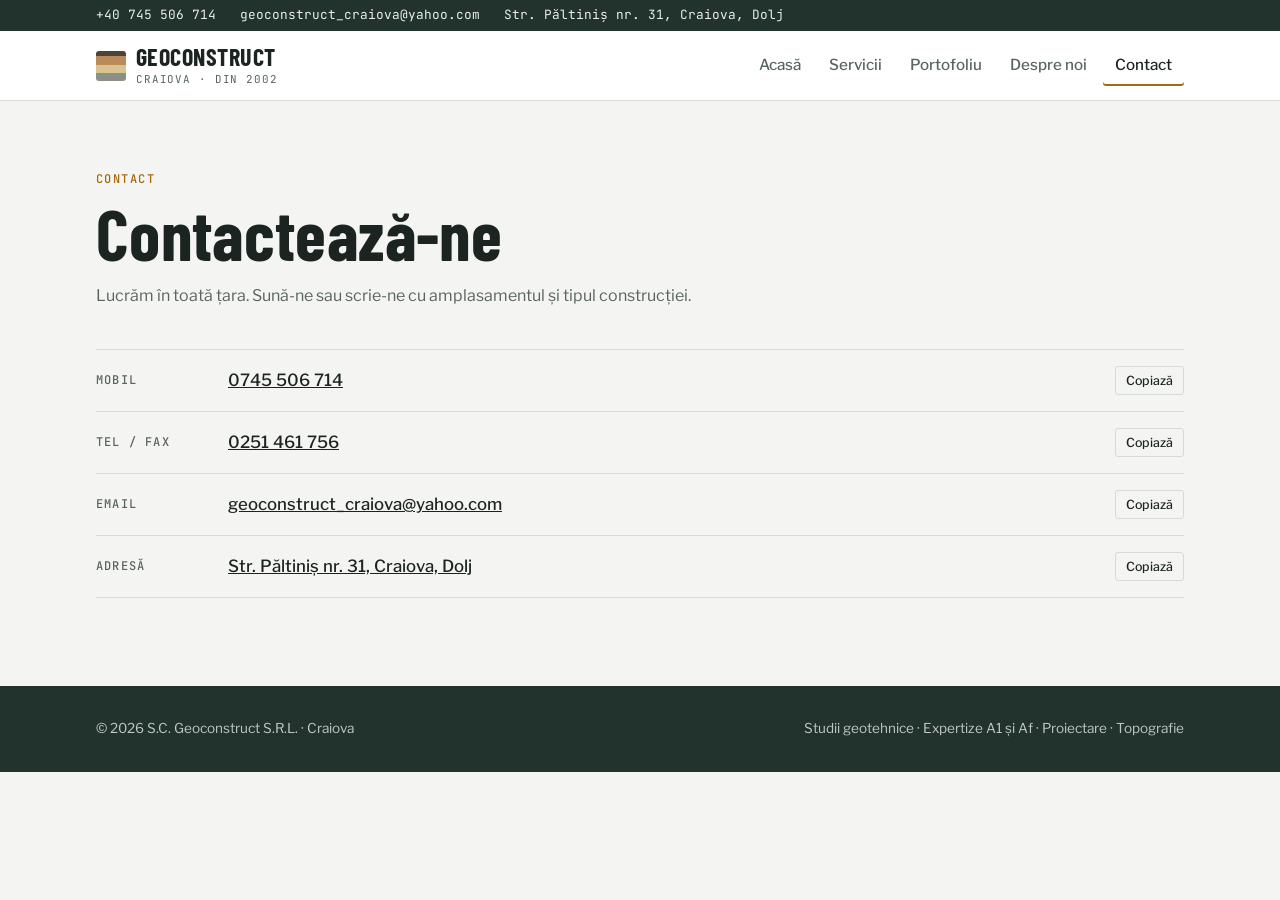
==== contact.html @ 42c07d4a "Site static Geoconstruct Craiova: paginile Acasă, Servicii, Portofoliu, Despre, Contact Co-Authored-" ====
<!doctype html>
<html lang="ro">
<head>
<meta charset="utf-8">
<meta name="viewport" content="width=device-width, initial-scale=1">
<title>Contact – Geoconstruct Craiova</title>
<meta name="description" content="Geoconstruct Craiova: studii geotehnice cu laborator propriu grad II, expertize și verificări tehnice A1 și Af, proiectare structurală și topografie. Lucrăm în toată țara.">
<link rel="canonical" href="https://geoconstructcraiova.ro/contact.html">
<link rel="preconnect" href="https://fonts.googleapis.com">
<link rel="stylesheet" href="https://fonts.googleapis.com/css2?family=Barlow+Condensed:wght@500;600;700&family=Libre+Franklin:wght@400;500;600&family=JetBrains+Mono:wght@400;500&display=swap">
<link rel="stylesheet" href="style.css">
</head>
<body>
<div class="strip"><div class="wrap">
  <a href="tel:+40745506714">+40 745 506 714</a>
  <a href="mailto:geoconstruct_craiova@yahoo.com">geoconstruct_craiova@yahoo.com</a>
  <span>Str. Păltiniș nr. 31, Craiova, Dolj</span>
</div></div>

<header class="site"><div class="wrap">
  <a class="brand" href="index.html"><span class="brand-mark" aria-hidden="true"></span><span><b>Geoconstruct</b><small>Craiova · din 2002</small></span></a>
  <button class="menu-btn" id="menuBtn" aria-expanded="false" aria-controls="nav">Meniu</button>
  <nav class="main" id="nav">
    <a href="index.html">Acasă</a>
    <a href="servicii.html">Servicii</a>
    <a href="portofoliu.html">Portofoliu</a>
    <a href="despre.html">Despre noi</a>
    <a href="contact.html" aria-current="page">Contact</a>
  </nav>
</div></header>

<main>
  <section><div class="wrap">
    <div class="section-head"><span class="eyebrow">Contact</span><h1>Contactează-ne</h1><p class="muted">Lucrăm în toată țara. Sună-ne sau scrie-ne cu amplasamentul și tipul construcției.</p></div>
    <dl class="contact-list">
      <div class="c-row"><dt>Mobil</dt><dd><a href="tel:+40745506714">0745 506 714</a></dd><button class="copy" data-copy="0745506714">Copiază</button></div>
      <div class="c-row"><dt>Tel / Fax</dt><dd><a href="tel:+40251461756">0251 461 756</a></dd><button class="copy" data-copy="0251461756">Copiază</button></div>
      <div class="c-row"><dt>Email</dt><dd><a href="mailto:geoconstruct_craiova@yahoo.com">geoconstruct_craiova@yahoo.com</a></dd><button class="copy" data-copy="geoconstruct_craiova@yahoo.com">Copiază</button></div>
      <div class="c-row"><dt>Adresă</dt><dd><a href="https://maps.app.goo.gl/gsiWmRmgekqbg65XA" target="_blank" rel="noopener">Str. Păltiniș nr. 31, Craiova, Dolj</a></dd><button class="copy" data-copy="Str. Păltiniș nr. 31, Craiova, Dolj">Copiază</button></div>
    </dl>
  </div></section>

</main>

<footer><div class="wrap">
  <p>© <span class="yearnow">2026</span> S.C. Geoconstruct S.R.L. · Craiova</p>
  <p>Studii geotehnice · Expertize A1 și Af · Proiectare · Topografie</p>
</div></footer>
<script src="script.js"></script>
</body>
</html>
---- style.css ----
html{-webkit-text-size-adjust:100%}
/* Layout: technical-sheet feel. Header bar, hero with a borehole-log column, content sections on a quiet grid. */
:root{
  --bg:#F4F5F2; --surface:#FFFFFF; --fg:#1B2420; --muted:#58645E; --line:#D5DBD6;
  --accent:#A26A12; --accent-ink:#FFFFFF; --deep:#22332D; --deep-fg:#E9EEEA;
  --clay:#B98A5A; --sand:#D9C38E; --gravel:#8C8F86; --marl:#7E8B78; --topsoil:#4E4436;
  --f-display:"Barlow Condensed","Arial Narrow",Arial,sans-serif;
  --f-body:"Libre Franklin",system-ui,-apple-system,"Segoe UI",sans-serif;
  --f-mono:"JetBrains Mono",ui-monospace,Menlo,Consolas,monospace;
}
@media (prefers-color-scheme:dark){:root:not([data-theme="light"]){
  --bg:#111614; --surface:#18201C; --fg:#E4EAE6; --muted:#9AA69F; --line:#2C3832;
  --accent:#D9A247; --accent-ink:#1A1407; --deep:#0C110F; --deep-fg:#E4EAE6;
  --clay:#9C7550; --sand:#B8A271; --gravel:#73766E; --marl:#657261; --topsoil:#3E372D; color-scheme:dark}}
:root[data-theme="dark"]{
  --bg:#111614; --surface:#18201C; --fg:#E4EAE6; --muted:#9AA69F; --line:#2C3832;
  --accent:#D9A247; --accent-ink:#1A1407; --deep:#0C110F; --deep-fg:#E4EAE6;
  --clay:#9C7550; --sand:#B8A271; --gravel:#73766E; --marl:#657261; --topsoil:#3E372D; color-scheme:dark}

*{box-sizing:border-box}
body{background:var(--bg);color:var(--fg);font:16px/1.6 var(--f-body);margin:0}
a{color:inherit}
.wrap{max-width:1120px;margin:0 auto;padding-left:max(16px,env(safe-area-inset-left,0px));padding-right:max(16px,env(safe-area-inset-right,0px))}
h1,h2,h3{font-family:var(--f-display);font-weight:600;line-height:1.05;text-wrap:balance;margin:0;letter-spacing:.005em}
h1{font-size:clamp(2.6rem,6vw,4.4rem);font-weight:700}
h2{font-size:clamp(2rem,4vw,2.8rem)}
h3{font-size:1.45rem}
p{margin:0;max-width:65ch}
.eyebrow{font:500 .75rem/1 var(--f-mono);text-transform:uppercase;letter-spacing:.12em;color:var(--accent)}
.muted{color:var(--muted)}
:focus-visible{outline:2px solid var(--accent);outline-offset:3px}

/* top strip + header */
body::before{content:"";position:fixed;inset:0 0 auto;height:env(safe-area-inset-top,0px);z-index:10;background:var(--surface)}
.strip{background:var(--deep);color:var(--deep-fg);font:400 .8rem/1 var(--f-mono)}
.strip .wrap{display:flex;flex-wrap:wrap;gap:8px 24px;padding-block:9px}
.strip a{text-decoration:none}
header.site{position:sticky;top:env(safe-area-inset-top,0px);z-index:5;background:var(--surface);border-bottom:1px solid var(--line)}
header.site .wrap{display:flex;align-items:center;justify-content:space-between;gap:16px;padding-block:14px}
.brand{display:flex;align-items:center;gap:10px;text-decoration:none}
.brand-mark{width:30px;height:30px;border-radius:3px;background:linear-gradient(var(--topsoil) 0 18%,var(--clay) 18% 48%,var(--sand) 48% 74%,var(--gravel) 74%)}
.brand b{font:700 1.5rem/1 var(--f-display);letter-spacing:.02em;text-transform:uppercase}
.brand small{display:block;font:400 .68rem/1.2 var(--f-mono);color:var(--muted);letter-spacing:.08em;text-transform:uppercase}
nav.main{display:flex;gap:4px;flex-wrap:wrap}
nav.main a{text-decoration:none;font-weight:500;font-size:.95rem;padding:8px 12px;border-radius:3px;color:var(--muted)}
nav.main a:hover{color:var(--fg)}
nav.main a[aria-current="page"]{color:var(--fg);box-shadow:inset 0 -2px 0 var(--accent)}
.menu-btn{display:none;background:none;border:1px solid var(--line);color:var(--fg);border-radius:3px;padding:8px 12px;font:500 .9rem var(--f-body);cursor:pointer}
@media (max-width:760px){
  .menu-btn{display:block}
  nav.main{display:none;position:absolute;left:0;right:0;top:100%;background:var(--surface);border-bottom:1px solid var(--line);flex-direction:column;padding:8px max(16px,env(safe-area-inset-left,0px)) 14px}
  nav.main.open{display:flex}
  header.site .wrap{position:relative}
}

section{padding-block:72px}
section + section{border-top:1px solid var(--line)}
.btn{display:inline-flex;align-items:center;gap:8px;font:600 .95rem var(--f-body);text-decoration:none;padding:12px 20px;border-radius:3px;border:1px solid transparent;cursor:pointer}
.btn-primary{background:var(--accent);color:var(--accent-ink)}
.btn-ghost{border-color:var(--line);color:var(--fg);background:transparent}
.btn-row{display:flex;flex-wrap:wrap;gap:12px}

/* HERO with borehole log */
.hero{padding-block:56px 72px}
.hero .wrap{display:grid;grid-template-columns:minmax(0,1.35fr) minmax(0,1fr);gap:56px;align-items:center}
.hero-copy{display:grid;gap:22px}
.hero-copy p{font-size:1.1rem;color:var(--muted)}
@media (max-width:860px){.hero .wrap{grid-template-columns:minmax(0,1fr)}}
.log{background:var(--surface);border:1px solid var(--line);border-radius:4px;padding:18px;font-family:var(--f-mono);font-size:.74rem}
.log-head{display:flex;justify-content:space-between;color:var(--muted);text-transform:uppercase;letter-spacing:.08em;padding-bottom:12px;border-bottom:1px solid var(--line);margin-bottom:12px}
.log-row{display:grid;grid-template-columns:62px 46px minmax(0,1fr);gap:12px;align-items:stretch}
.log-depth{color:var(--muted);text-align:right;font-variant-numeric:tabular-nums;padding-top:2px}
.log-layer{border-left:1px solid var(--fg);border-right:1px solid var(--fg)}
.log-row:first-of-type .log-layer{border-top:1px solid var(--fg)}
.log-row:last-of-type .log-layer{border-bottom:1px solid var(--fg)}
.log-desc{padding:2px 0 10px;color:var(--fg);font-family:var(--f-body);font-size:.85rem;line-height:1.35}
.log-desc span{display:block;color:var(--muted);font-family:var(--f-mono);font-size:.7rem}
.l-top{background:var(--topsoil)}
.l-clay{background:repeating-linear-gradient(0deg,var(--clay) 0 5px,color-mix(in srgb,var(--clay) 70%,var(--fg)) 5px 6px)}
.l-sand{background-color:var(--sand);background-image:radial-gradient(color-mix(in srgb,var(--sand) 55%,var(--fg)) 1px,transparent 1.2px);background-size:6px 6px}
.l-gravel{background-color:var(--gravel);background-image:radial-gradient(circle at 30% 30%,color-mix(in srgb,var(--gravel) 60%,var(--bg)) 2px,transparent 2.4px);background-size:11px 9px}
.l-marl{background:repeating-linear-gradient(135deg,var(--marl) 0 6px,color-mix(in srgb,var(--marl) 70%,var(--fg)) 6px 7px)}
.log-foot{margin-top:12px;color:var(--muted);display:flex;justify-content:space-between;gap:8px;flex-wrap:wrap}
.water{color:var(--accent)}

/* facts band */
.facts{background:var(--deep);color:var(--deep-fg);border:0}
.facts .wrap{display:grid;grid-template-columns:repeat(4,minmax(0,1fr));gap:24px;padding-block:32px}
.fact b{display:block;font:700 2.4rem/1 var(--f-display);color:var(--deep-fg)}
.fact span{font-size:.88rem;opacity:.8}
@media (max-width:760px){.facts .wrap{grid-template-columns:repeat(2,minmax(0,1fr))}}
section.facts{padding-block:0}

.section-head{display:grid;gap:12px;margin-bottom:40px}
.grid-3{display:grid;grid-template-columns:repeat(3,minmax(0,1fr));gap:1px;background:var(--line);border:1px solid var(--line)}
.grid-2{display:grid;grid-template-columns:repeat(2,minmax(0,1fr));gap:40px}
@media (max-width:860px){.grid-3,.grid-2{grid-template-columns:minmax(0,1fr)}}
.tile{background:var(--surface);padding:28px;display:grid;gap:12px;align-content:start}
.tile .code{font:500 .75rem var(--f-mono);color:var(--muted);letter-spacing:.08em}
.tile ul{margin:0;padding-left:18px;color:var(--muted);font-size:.95rem}

.clients{display:flex;flex-wrap:wrap;gap:10px 28px;font:600 1.25rem var(--f-display);letter-spacing:.04em;text-transform:uppercase;color:var(--muted)}

/* project list */
.proj{display:grid;grid-template-columns:70px minmax(0,1fr) auto;gap:6px 20px;padding:18px 0;border-bottom:1px solid var(--line);align-items:baseline}
.proj:first-child{border-top:1px solid var(--line)}
.proj .yr{font:500 .95rem var(--f-mono);font-variant-numeric:tabular-nums;color:var(--accent)}
.proj h3{font-size:1.25rem}
.proj .meta{grid-column:2;font-size:.88rem;color:var(--muted)}
.phases{display:flex;gap:4px;flex-wrap:wrap;justify-content:flex-end}
.ph{font:500 .7rem/1 var(--f-mono);padding:5px 7px;border:1px solid var(--line);border-radius:2px;color:var(--fg)}
@media (max-width:600px){.proj{grid-template-columns:56px minmax(0,1fr)}.phases{grid-column:2;justify-content:flex-start}}
.filters{display:flex;flex-wrap:wrap;gap:8px;margin-bottom:20px}
.filters button{font:500 .85rem var(--f-body);padding:8px 14px;border-radius:3px;border:1px solid var(--line);background:var(--surface);color:var(--fg);cursor:pointer}
.filters button[aria-pressed="true"]{background:var(--fg);color:var(--bg);border-color:var(--fg)}
.legend{font:400 .78rem var(--f-mono);color:var(--muted);display:flex;flex-wrap:wrap;gap:6px 18px;margin-bottom:28px}

/* services */
.svc{display:grid;grid-template-columns:minmax(0,1fr) minmax(0,1.6fr);gap:40px;padding-block:40px;border-top:1px solid var(--line)}
.svc:first-of-type{border-top:0;padding-top:0}
.svc-body{display:grid;gap:16px}
.svc-body ul{margin:0;padding-left:20px;display:grid;gap:4px}
.svc-body h4{margin:8px 0 0;font:600 .78rem var(--f-mono);text-transform:uppercase;letter-spacing:.1em;color:var(--muted)}
@media (max-width:760px){.svc{grid-template-columns:minmax(0,1fr);gap:16px}}
.cases{display:grid;grid-template-columns:repeat(2,minmax(0,1fr));gap:1px;background:var(--line);border:1px solid var(--line)}
.cases div{background:var(--surface);padding:18px;display:grid;gap:6px}
.cases b{font:600 1.1rem var(--f-display);text-transform:uppercase;letter-spacing:.03em}
.cases p{font-size:.9rem;color:var(--muted)}
@media (max-width:600px){.cases{grid-template-columns:minmax(0,1fr)}}

/* contact */
.contact-list{display:grid;gap:0;border-top:1px solid var(--line)}
.c-row{display:grid;grid-template-columns:120px minmax(0,1fr) auto;gap:12px;align-items:center;padding:16px 0;border-bottom:1px solid var(--line)}
.c-row dt{font:500 .75rem var(--f-mono);text-transform:uppercase;letter-spacing:.1em;color:var(--muted)}
.c-row dd{margin:0;font-size:1.05rem;font-weight:500;overflow-wrap:anywhere}
.copy{font:500 .78rem var(--f-body);padding:6px 10px;border:1px solid var(--line);border-radius:3px;background:transparent;color:var(--fg);cursor:pointer}
@media (max-width:520px){.c-row{grid-template-columns:minmax(0,1fr) auto}.c-row dt{grid-column:1/-1}}
.cta{background:var(--surface);border:1px solid var(--line);border-radius:4px;padding:32px;display:grid;gap:16px}

footer{background:var(--deep);color:var(--deep-fg);font-size:.85rem}
footer .wrap{padding-block:32px;display:flex;flex-wrap:wrap;justify-content:space-between;gap:16px}
footer p{opacity:.8}
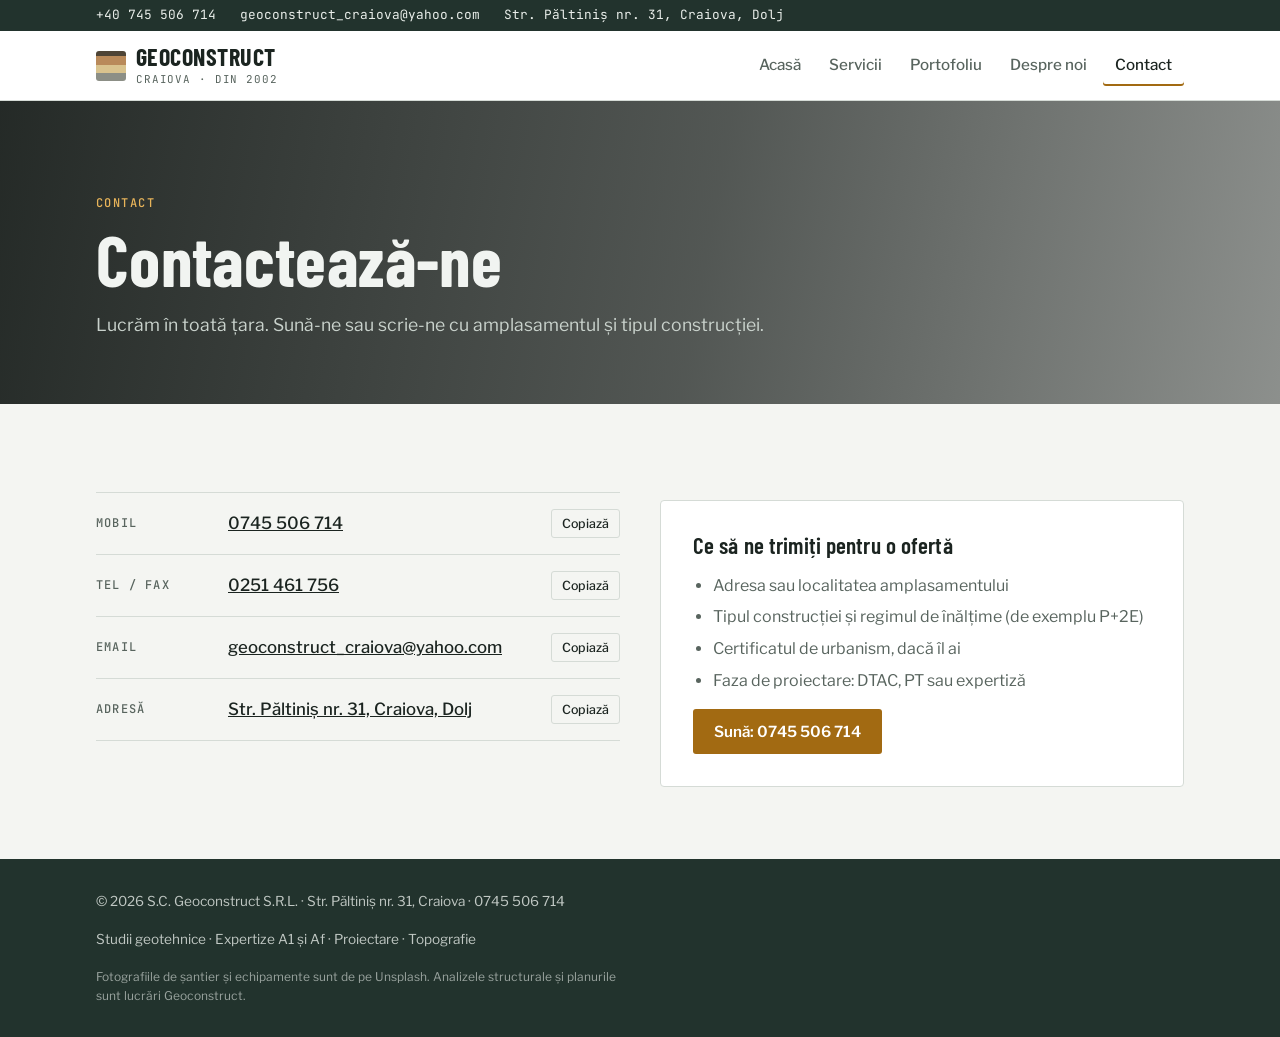
==== commit dc26d55f: "Imagini pe toate paginile: fotografii stock, analize structurale, planuri, logo-uri beneficiari Co-A" ====
--- a/contact.html
+++ b/contact.html
@@ -6,6 +6,10 @@
 <title>Contact – Geoconstruct Craiova</title>
 <meta name="description" content="Geoconstruct Craiova: studii geotehnice cu laborator propriu grad II, expertize și verificări tehnice A1 și Af, proiectare structurală și topografie. Lucrăm în toată țara.">
 <link rel="canonical" href="https://geoconstructcraiova.ro/contact.html">
+<meta property="og:title" content="Contact – Geoconstruct Craiova">
+<meta property="og:description" content="Geoconstruct Craiova: studii geotehnice cu laborator propriu grad II, expertize și verificări tehnice A1 și Af, proiectare structurală și topografie. Lucrăm în toată țara.">
+<meta property="og:image" content="https://images.unsplash.com/photo-1535732759880-bbd5c7265e3f?auto=format&fit=crop&w=1200&q=70">
+<meta property="og:locale" content="ro_RO">
 <link rel="preconnect" href="https://fonts.googleapis.com">
 <link rel="stylesheet" href="https://fonts.googleapis.com/css2?family=Barlow+Condensed:wght@500;600;700&family=Libre+Franklin:wght@400;500;600&family=JetBrains+Mono:wght@400;500&display=swap">
 <link rel="stylesheet" href="style.css">
@@ -30,22 +34,39 @@
 </div></header>
 
 <main>
-  <section><div class="wrap">
-    <div class="section-head"><span class="eyebrow">Contact</span><h1>Contactează-ne</h1><p class="muted">Lucrăm în toată țara. Sună-ne sau scrie-ne cu amplasamentul și tipul construcției.</p></div>
+<section class="band" style="--img:url('https://images.unsplash.com/photo-1535732759880-bbd5c7265e3f?auto=format&fit=crop&w=2000&q=70')"><div class="wrap">
+  <span class="eyebrow">Contact</span>
+  <h1>Contactează-ne</h1>
+  <p>Lucrăm în toată țara. Sună-ne sau scrie-ne cu amplasamentul și tipul construcției.</p>
+</div></section>
+<section><div class="wrap">
+    <div class="grid-2">
     <dl class="contact-list">
       <div class="c-row"><dt>Mobil</dt><dd><a href="tel:+40745506714">0745 506 714</a></dd><button class="copy" data-copy="0745506714">Copiază</button></div>
       <div class="c-row"><dt>Tel / Fax</dt><dd><a href="tel:+40251461756">0251 461 756</a></dd><button class="copy" data-copy="0251461756">Copiază</button></div>
       <div class="c-row"><dt>Email</dt><dd><a href="mailto:geoconstruct_craiova@yahoo.com">geoconstruct_craiova@yahoo.com</a></dd><button class="copy" data-copy="geoconstruct_craiova@yahoo.com">Copiază</button></div>
       <div class="c-row"><dt>Adresă</dt><dd><a href="https://maps.app.goo.gl/gsiWmRmgekqbg65XA" target="_blank" rel="noopener">Str. Păltiniș nr. 31, Craiova, Dolj</a></dd><button class="copy" data-copy="Str. Păltiniș nr. 31, Craiova, Dolj">Copiază</button></div>
     </dl>
-  </div></section>
-
+    <div class="cta">
+      <h3>Ce să ne trimiți pentru o ofertă</h3>
+      <ul class="checklist">
+        <li>Adresa sau localitatea amplasamentului</li>
+        <li>Tipul construcției și regimul de înălțime (de exemplu P+2E)</li>
+        <li>Certificatul de urbanism, dacă îl ai</li>
+        <li>Faza de proiectare: DTAC, PT sau expertiză</li>
+      </ul>
+      <div class="btn-row"><a class="btn btn-primary" href="tel:+40745506714">Sună: 0745 506 714</a></div>
+    </div>
+    </div>
+</div></section>
 </main>
 
 <footer><div class="wrap">
-  <p>© <span class="yearnow">2026</span> S.C. Geoconstruct S.R.L. · Craiova</p>
+  <p>© <span class="yearnow">2026</span> S.C. Geoconstruct S.R.L. · Str. Păltiniș nr. 31, Craiova · 0745 506 714</p>
   <p>Studii geotehnice · Expertize A1 și Af · Proiectare · Topografie</p>
+  <p class="credit">Fotografiile de șantier și echipamente sunt de pe Unsplash. Analizele structurale și planurile sunt lucrări Geoconstruct.</p>
 </div></footer>
+<dialog id="lb" aria-label="Imagine mărită"><button class="lb-close" id="lbClose" aria-label="Închide">Închide ✕</button><img id="lbImg" alt=""><p id="lbCap"></p></dialog>
 <script src="script.js"></script>
 </body>
 </html>
--- a/style.css
+++ b/style.css
@@ -140,3 +140,73 @@
 footer{background:var(--deep);color:var(--deep-fg);font-size:.85rem}
 footer .wrap{padding-block:32px;display:flex;flex-wrap:wrap;justify-content:space-between;gap:16px}
 footer p{opacity:.8}
+
+/* ===== Imagini (v2) ===== */
+:root{--on-photo:#F1F4F1;--on-photo-muted:#C9D2CC;--accent-photo:#E8B45A;--paper:#FFFFFF;--shade:14,20,17}
+.hero{background:linear-gradient(100deg,rgba(var(--shade),.92) 0%,rgba(var(--shade),.78) 48%,rgba(var(--shade),.45) 100%),var(--img) center/cover no-repeat;color:var(--on-photo);padding-block:72px 88px}
+.hero .eyebrow,.band .eyebrow{color:var(--accent-photo)}
+.hero-copy p{color:var(--on-photo-muted)}
+.hero .log{box-shadow:0 20px 50px rgba(0,0,0,.35)}
+.btn-light{border-color:rgba(241,244,241,.5);color:var(--on-photo);background:transparent}
+.btn-light:hover{background:rgba(241,244,241,.1)}
+.band{background:linear-gradient(100deg,rgba(var(--shade),.9) 0%,rgba(var(--shade),.7) 55%,rgba(var(--shade),.45) 100%),var(--img) center/cover no-repeat;color:var(--on-photo);padding-block:96px 64px}
+.band .wrap{display:grid;gap:14px}
+.band p{color:var(--on-photo-muted);font-size:1.1rem}
+section.band + section{border-top:0}
+
+.media{margin:0;display:grid;gap:8px;min-width:0}
+.media img{width:100%;max-width:100%;display:block;background:var(--paper);border:1px solid var(--line);border-radius:4px}
+.media figcaption{font:400 .75rem/1.4 var(--f-mono);color:var(--muted);letter-spacing:.02em}
+
+.cards{display:grid;grid-template-columns:repeat(4,minmax(0,1fr));gap:20px}
+@media (max-width:980px){.cards{grid-template-columns:repeat(2,minmax(0,1fr))}}
+@media (max-width:520px){.cards{grid-template-columns:minmax(0,1fr)}}
+.card{display:grid;grid-template-rows:auto 1fr;background:var(--surface);border:1px solid var(--line);border-radius:4px;overflow:hidden;text-decoration:none;transition:border-color .2s,transform .2s}
+.card:hover{border-color:var(--accent)}
+@media (prefers-reduced-motion:no-preference){.card:hover{transform:translateY(-2px)}}
+.card img{width:100%;aspect-ratio:16/10;object-fit:cover;display:block;background:var(--paper)}
+.card > div{padding:20px;display:grid;gap:8px;align-content:start}
+.card .code{font:500 .72rem var(--f-mono);color:var(--accent);letter-spacing:.08em}
+.card p{color:var(--muted);font-size:.93rem}
+
+.studio{background:var(--surface)}
+.studio-grid{display:grid;grid-template-columns:repeat(2,minmax(0,1fr));gap:20px}
+.studio-grid .big{grid-column:1/-1}
+.studio-grid .big img{height:auto}
+@media (max-width:860px){.studio-grid{grid-template-columns:minmax(0,1fr)}.studio-grid .big{grid-column:auto}}
+
+.svc-side{display:grid;gap:14px;align-content:start}
+@media (min-width:761px){.svc-side{position:sticky;top:calc(env(safe-area-inset-top,0px) + 90px)}}
+.svc{scroll-margin-top:90px}
+.pair{display:grid;grid-template-columns:repeat(2,minmax(0,1fr));gap:16px;margin-top:8px}
+@media (max-width:520px){.pair{grid-template-columns:minmax(0,1fr)}}
+.cta{margin-top:24px}
+
+.gal-title{font-size:1.3rem;margin:32px 0 14px}
+.gal-title:first-of-type{margin-top:0}
+.gal{display:grid;grid-template-columns:repeat(auto-fill,minmax(210px,1fr));gap:16px}
+.g-item{display:grid;gap:8px;text-decoration:none;min-width:0}
+.g-item img{width:100%;aspect-ratio:4/3;object-fit:contain;background:var(--paper);border:1px solid var(--line);border-radius:4px;display:block;transition:border-color .2s}
+.g-item:hover img{border-color:var(--accent)}
+.g-item span{font-size:.85rem;color:var(--muted)}
+
+.logos{display:grid;grid-template-columns:repeat(8,minmax(0,1fr));gap:14px}
+@media (max-width:860px){.logos{grid-template-columns:repeat(4,minmax(0,1fr))}}
+.logo{background:var(--paper);border:1px solid var(--line);border-radius:4px;height:88px;display:grid;place-items:center;padding:10px}
+.logo img{max-height:64px;max-width:100%;object-fit:contain}
+
+.prose{display:grid;gap:16px;align-content:start}
+.equip{display:grid;grid-template-columns:minmax(0,1fr) minmax(0,1.2fr) minmax(0,1fr);gap:20px;align-items:start}
+.equip .tile{border:1px solid var(--line);border-radius:4px}
+@media (max-width:860px){.equip{grid-template-columns:minmax(0,1fr)}}
+.checklist{margin:0;padding-left:20px;display:grid;gap:6px;color:var(--muted)}
+.grid-2{align-items:start}
+
+footer .wrap{flex-direction:column}
+footer .credit{font-size:.75rem;opacity:.6}
+
+dialog#lb{border:0;padding:16px;background:var(--surface);color:var(--fg);max-width:min(1200px,calc(100vw - 32px));max-height:calc(100vh - 32px);border-radius:6px}
+dialog#lb::backdrop{background:rgba(var(--shade),.85)}
+#lbImg{display:block;max-width:100%;max-height:calc(100vh - 140px);margin:0 auto;background:var(--paper)}
+#lbCap{margin-top:10px;font:400 .85rem var(--f-mono);color:var(--muted)}
+.lb-close{display:block;margin:0 0 10px auto;font:500 .85rem var(--f-body);padding:6px 12px;border:1px solid var(--line);border-radius:3px;background:transparent;color:var(--fg);cursor:pointer}
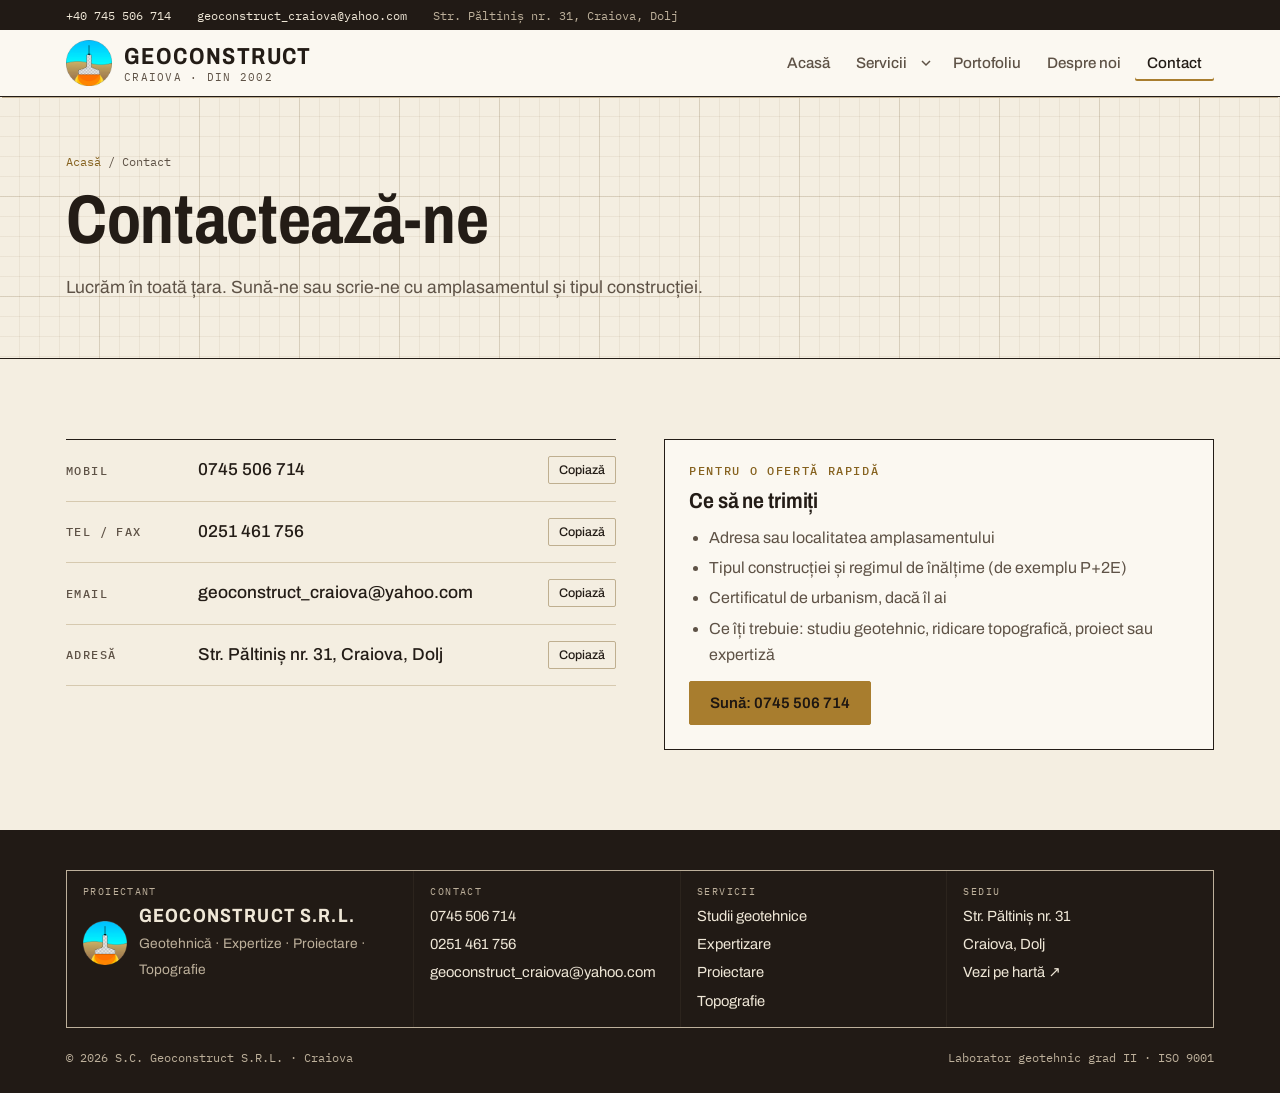
==== commit a24d981f: "Redesign: paletă crem/auriu/maro în stil planșă tehnică, meniu Servicii cu 4 subpagini, echipamente " ====
--- a/contact.html
+++ b/contact.html
@@ -4,14 +4,16 @@
 <meta charset="utf-8">
 <meta name="viewport" content="width=device-width, initial-scale=1">
 <title>Contact – Geoconstruct Craiova</title>
-<meta name="description" content="Geoconstruct Craiova: studii geotehnice cu laborator propriu grad II, expertize și verificări tehnice A1 și Af, proiectare structurală și topografie. Lucrăm în toată țara.">
+<meta name="description" content="Geoconstruct Craiova: studii geotehnice cu laborator propriu grad II, expertize și verificări tehnice A1 și Af, proiectare structurală și de infrastructură, ridicări topografice. Lucrăm în toată țara.">
 <link rel="canonical" href="https://geoconstructcraiova.ro/contact.html">
+<link rel="icon" href="img/favicon.png" type="image/png">
 <meta property="og:title" content="Contact – Geoconstruct Craiova">
-<meta property="og:description" content="Geoconstruct Craiova: studii geotehnice cu laborator propriu grad II, expertize și verificări tehnice A1 și Af, proiectare structurală și topografie. Lucrăm în toată țara.">
-<meta property="og:image" content="https://images.unsplash.com/photo-1535732759880-bbd5c7265e3f?auto=format&fit=crop&w=1200&q=70">
+<meta property="og:description" content="Geoconstruct Craiova: studii geotehnice cu laborator propriu grad II, expertize și verificări tehnice A1 și Af, proiectare structurală și de infrastructură, ridicări topografice. Lucrăm în toată țara.">
+<meta property="og:image" content="https://geoconstructcraiova.ro/img/proiecte/analiza-deplasari.jpg">
 <meta property="og:locale" content="ro_RO">
 <link rel="preconnect" href="https://fonts.googleapis.com">
-<link rel="stylesheet" href="https://fonts.googleapis.com/css2?family=Barlow+Condensed:wght@500;600;700&family=Libre+Franklin:wght@400;500;600&family=JetBrains+Mono:wght@400;500&display=swap">
+<link rel="preconnect" href="https://fonts.gstatic.com" crossorigin>
+<link rel="stylesheet" href="https://fonts.googleapis.com/css2?family=Archivo:wdth,wght@62..125,400..800&family=IBM+Plex+Mono:wght@400;500&display=swap">
 <link rel="stylesheet" href="style.css">
 </head>
 <body>
@@ -20,53 +22,48 @@
   <a href="mailto:geoconstruct_craiova@yahoo.com">geoconstruct_craiova@yahoo.com</a>
   <span>Str. Păltiniș nr. 31, Craiova, Dolj</span>
 </div></div>
-
 <header class="site"><div class="wrap">
-  <a class="brand" href="index.html"><span class="brand-mark" aria-hidden="true"></span><span><b>Geoconstruct</b><small>Craiova · din 2002</small></span></a>
+  <a class="brand" href="index.html"><img src="img/sigla.png" alt="" width="46" height="46"><span><b>Geoconstruct</b><small>Craiova · din 2002</small></span></a>
   <button class="menu-btn" id="menuBtn" aria-expanded="false" aria-controls="nav">Meniu</button>
-  <nav class="main" id="nav">
+  <nav class="main" id="nav" aria-label="Meniu principal">
     <a href="index.html">Acasă</a>
-    <a href="servicii.html">Servicii</a>
+    <div class="has-sub"><a href="servicii.html">Servicii</a><button class="sub-toggle" aria-expanded="false" aria-label="Deschide submeniul Servicii"><svg viewBox="0 0 10 10" aria-hidden="true"><path d="M1 3l4 4 4-4" fill="none" stroke="currentColor" stroke-width="1.5"/></svg></button>
+      <ul class="sub"><li><a href="geotehnice.html"><span>SG</span>Geotehnice</a></li><li><a href="expertizare.html"><span>A1·Af</span>Expertizare</a></li><li><a href="proiectare.html"><span>PT</span>Proiectare</a></li><li><a href="topografie.html"><span>RT</span>Topografie</a></li></ul></div>
     <a href="portofoliu.html">Portofoliu</a>
     <a href="despre.html">Despre noi</a>
     <a href="contact.html" aria-current="page">Contact</a>
   </nav>
 </div></header>
-
 <main>
-<section class="band" style="--img:url('https://images.unsplash.com/photo-1535732759880-bbd5c7265e3f?auto=format&fit=crop&w=2000&q=70')"><div class="wrap">
-  <span class="eyebrow">Contact</span>
-  <h1>Contactează-ne</h1>
-  <p>Lucrăm în toată țara. Sună-ne sau scrie-ne cu amplasamentul și tipul construcției.</p>
+<section class="band grid-paper solo"><div class="wrap">
+  <div class="band-copy"><div class="crumbs"><a href="index.html">Acasă</a> / Contact</div><h1>Contactează-ne</h1><p>Lucrăm în toată țara. Sună-ne sau scrie-ne cu amplasamentul și tipul construcției.</p></div>
+  
 </div></section>
-<section><div class="wrap">
-    <div class="grid-2">
-    <dl class="contact-list">
-      <div class="c-row"><dt>Mobil</dt><dd><a href="tel:+40745506714">0745 506 714</a></dd><button class="copy" data-copy="0745506714">Copiază</button></div>
-      <div class="c-row"><dt>Tel / Fax</dt><dd><a href="tel:+40251461756">0251 461 756</a></dd><button class="copy" data-copy="0251461756">Copiază</button></div>
-      <div class="c-row"><dt>Email</dt><dd><a href="mailto:geoconstruct_craiova@yahoo.com">geoconstruct_craiova@yahoo.com</a></dd><button class="copy" data-copy="geoconstruct_craiova@yahoo.com">Copiază</button></div>
-      <div class="c-row"><dt>Adresă</dt><dd><a href="https://maps.app.goo.gl/gsiWmRmgekqbg65XA" target="_blank" rel="noopener">Str. Păltiniș nr. 31, Craiova, Dolj</a></dd><button class="copy" data-copy="Str. Păltiniș nr. 31, Craiova, Dolj">Copiază</button></div>
-    </dl>
-    <div class="cta">
-      <h3>Ce să ne trimiți pentru o ofertă</h3>
-      <ul class="checklist">
-        <li>Adresa sau localitatea amplasamentului</li>
-        <li>Tipul construcției și regimul de înălțime (de exemplu P+2E)</li>
-        <li>Certificatul de urbanism, dacă îl ai</li>
-        <li>Faza de proiectare: DTAC, PT sau expertiză</li>
-      </ul>
-      <div class="btn-row"><a class="btn btn-primary" href="tel:+40745506714">Sună: 0745 506 714</a></div>
-    </div>
-    </div>
+<section class="sec"><div class="wrap two">
+  <dl class="contact-list">
+    <div class="c-row"><dt>Mobil</dt><dd><a href="tel:+40745506714">0745 506 714</a></dd><button class="copy" data-copy="0745506714">Copiază</button></div>
+    <div class="c-row"><dt>Tel / Fax</dt><dd><a href="tel:+40251461756">0251 461 756</a></dd><button class="copy" data-copy="0251461756">Copiază</button></div>
+    <div class="c-row"><dt>Email</dt><dd><a href="mailto:geoconstruct_craiova@yahoo.com">geoconstruct_craiova@yahoo.com</a></dd><button class="copy" data-copy="geoconstruct_craiova@yahoo.com">Copiază</button></div>
+    <div class="c-row"><dt>Adresă</dt><dd><a href="https://maps.app.goo.gl/gsiWmRmgekqbg65XA" target="_blank" rel="noopener">Str. Păltiniș nr. 31, Craiova, Dolj</a></dd><button class="copy" data-copy="Str. Păltiniș nr. 31, Craiova, Dolj">Copiază</button></div>
+  </dl>
+  <div class="note">
+    <span class="eyebrow">Pentru o ofertă rapidă</span>
+    <h3>Ce să ne trimiți</h3>
+    <ul><li>Adresa sau localitatea amplasamentului</li><li>Tipul construcției și regimul de înălțime (de exemplu P+2E)</li><li>Certificatul de urbanism, dacă îl ai</li><li>Ce îți trebuie: studiu geotehnic, ridicare topografică, proiect sau expertiză</li></ul>
+    <div class="btn-row"><a class="btn btn-primary" href="tel:+40745506714">Sună: 0745 506 714</a></div>
+  </div>
 </div></section>
 </main>
-
 <footer><div class="wrap">
-  <p>© <span class="yearnow">2026</span> S.C. Geoconstruct S.R.L. · Str. Păltiniș nr. 31, Craiova · 0745 506 714</p>
-  <p>Studii geotehnice · Expertize A1 și Af · Proiectare · Topografie</p>
-  <p class="credit">Fotografiile de șantier și echipamente sunt de pe Unsplash. Analizele structurale și planurile sunt lucrări Geoconstruct.</p>
+  <div class="tblock">
+    <div><small>Proiectant</small><div class="firm"><img src="img/sigla.png" alt="" width="44" height="44"><div><b>Geoconstruct S.R.L.</b><br><span class="muted" style="color:var(--on-dark-2);font-size:.86rem">Geotehnică · Expertize · Proiectare · Topografie</span></div></div></div>
+    <div><small>Contact</small><ul><li><a href="tel:+40745506714">0745 506 714</a></li><li><a href="tel:+40251461756">0251 461 756</a></li><li><a href="mailto:geoconstruct_craiova@yahoo.com">geoconstruct_craiova@yahoo.com</a></li></ul></div>
+    <div><small>Servicii</small><ul><li><a href="geotehnice.html">Studii geotehnice</a></li><li><a href="expertizare.html">Expertizare</a></li><li><a href="proiectare.html">Proiectare</a></li><li><a href="topografie.html">Topografie</a></li></ul></div>
+    <div><small>Sediu</small><ul><li>Str. Păltiniș nr. 31</li><li>Craiova, Dolj</li><li><a href="https://maps.app.goo.gl/gsiWmRmgekqbg65XA" target="_blank" rel="noopener">Vezi pe hartă ↗</a></li></ul></div>
+  </div>
+  <div class="fine"><span>© <span class="yearnow">2026</span> S.C. Geoconstruct S.R.L. · Craiova</span><span>Laborator geotehnic grad II · ISO 9001</span></div>
 </div></footer>
-<dialog id="lb" aria-label="Imagine mărită"><button class="lb-close" id="lbClose" aria-label="Închide">Închide ✕</button><img id="lbImg" alt=""><p id="lbCap"></p></dialog>
+<dialog id="lb" aria-label="Imagine mărită"><button class="lb-close" id="lbClose">Închide ✕</button><img id="lbImg" alt=""><p id="lbCap"></p></dialog>
 <script src="script.js"></script>
 </body>
 </html>
--- a/style.css
+++ b/style.css
@@ -1,212 +1,362 @@
-html{-webkit-text-size-adjust:100%}
-/* Layout: technical-sheet feel. Header bar, hero with a borehole-log column, content sections on a quiet grid. */
+/* Geoconstruct — planșă tehnică: hârtie crem cu caroiaj, cerneală maro-negru, alamă/auriu.
+   Layout: antet cu meniu, secțiuni pe hârtie, figuri încadrate ca planșe, subsol în formă de cartuș. */
 :root{
-  --bg:#F4F5F2; --surface:#FFFFFF; --fg:#1B2420; --muted:#58645E; --line:#D5DBD6;
-  --accent:#A26A12; --accent-ink:#FFFFFF; --deep:#22332D; --deep-fg:#E9EEEA;
-  --clay:#B98A5A; --sand:#D9C38E; --gravel:#8C8F86; --marl:#7E8B78; --topsoil:#4E4436;
-  --f-display:"Barlow Condensed","Arial Narrow",Arial,sans-serif;
-  --f-body:"Libre Franklin",system-ui,-apple-system,"Segoe UI",sans-serif;
-  --f-mono:"JetBrains Mono",ui-monospace,Menlo,Consolas,monospace;
+  --paper:#F4EEE1; --paper-2:#EBE2CF; --sheet:#FBF8F1;
+  --ink:#231C16; --ink-2:#5E5246; --rule:#D6C9AF; --rule-2:#BFAF90;
+  --gold:#A87D2E; --gold-ink:#86621F; --gold-soft:#E4CF9C; --on-gold:#1E1712;
+  --dark:#211A15; --dark-2:#2C241D; --on-dark:#EFE7D7; --on-dark-2:#BDB09B;
+  --grid:rgba(120,96,60,.08); --grid-major:rgba(120,96,60,.16);
+  --c1:#6B3F12; --c2:#94601F; --c3:#B98632; --c4:#D7B163; --c5:#ECD9A8;
+  --f-display:"Archivo","Arial Narrow",Arial,sans-serif;
+  --f-body:"Archivo",system-ui,-apple-system,"Segoe UI",sans-serif;
+  --f-mono:"IBM Plex Mono",ui-monospace,Menlo,Consolas,monospace;
+  --shade:33,26,21;
 }
 @media (prefers-color-scheme:dark){:root:not([data-theme="light"]){
-  --bg:#111614; --surface:#18201C; --fg:#E4EAE6; --muted:#9AA69F; --line:#2C3832;
-  --accent:#D9A247; --accent-ink:#1A1407; --deep:#0C110F; --deep-fg:#E4EAE6;
-  --clay:#9C7550; --sand:#B8A271; --gravel:#73766E; --marl:#657261; --topsoil:#3E372D; color-scheme:dark}}
+  --paper:#16120F; --paper-2:#1D1814; --sheet:#221C17;
+  --ink:#EDE4D3; --ink-2:#B5A893; --rule:#3A3129; --rule-2:#4D4236;
+  --gold:#D2A85A; --gold-ink:#DDB66C; --gold-soft:#5A4524; --on-gold:#1E1712;
+  --dark:#0F0C0A; --dark-2:#1A1511; --on-dark:#EDE4D3; --on-dark-2:#A99C88;
+  --grid:rgba(222,196,150,.05); --grid-major:rgba(222,196,150,.1);
+  --c1:#E2B866; --c2:#C4923F; --c3:#9C6D2B; --c4:#6E4D22; --c5:#3D2D19;
+  color-scheme:dark}}
 :root[data-theme="dark"]{
-  --bg:#111614; --surface:#18201C; --fg:#E4EAE6; --muted:#9AA69F; --line:#2C3832;
-  --accent:#D9A247; --accent-ink:#1A1407; --deep:#0C110F; --deep-fg:#E4EAE6;
-  --clay:#9C7550; --sand:#B8A271; --gravel:#73766E; --marl:#657261; --topsoil:#3E372D; color-scheme:dark}
+  --paper:#16120F; --paper-2:#1D1814; --sheet:#221C17;
+  --ink:#EDE4D3; --ink-2:#B5A893; --rule:#3A3129; --rule-2:#4D4236;
+  --gold:#D2A85A; --gold-ink:#DDB66C; --gold-soft:#5A4524; --on-gold:#1E1712;
+  --dark:#0F0C0A; --dark-2:#1A1511; --on-dark:#EDE4D3; --on-dark-2:#A99C88;
+  --grid:rgba(222,196,150,.05); --grid-major:rgba(222,196,150,.1);
+  --c1:#E2B866; --c2:#C4923F; --c3:#9C6D2B; --c4:#6E4D22; --c5:#3D2D19;
+  color-scheme:dark}
 
 *{box-sizing:border-box}
-body{background:var(--bg);color:var(--fg);font:16px/1.6 var(--f-body);margin:0}
+html{-webkit-text-size-adjust:100%}
+body{margin:0;background:var(--paper);color:var(--ink);font:400 16px/1.65 var(--f-body)}
+img{max-width:100%}
 a{color:inherit}
-.wrap{max-width:1120px;margin:0 auto;padding-left:max(16px,env(safe-area-inset-left,0px));padding-right:max(16px,env(safe-area-inset-right,0px))}
-h1,h2,h3{font-family:var(--f-display);font-weight:600;line-height:1.05;text-wrap:balance;margin:0;letter-spacing:.005em}
-h1{font-size:clamp(2.6rem,6vw,4.4rem);font-weight:700}
-h2{font-size:clamp(2rem,4vw,2.8rem)}
-h3{font-size:1.45rem}
-p{margin:0;max-width:65ch}
-.eyebrow{font:500 .75rem/1 var(--f-mono);text-transform:uppercase;letter-spacing:.12em;color:var(--accent)}
-.muted{color:var(--muted)}
-:focus-visible{outline:2px solid var(--accent);outline-offset:3px}
-
-/* top strip + header */
-body::before{content:"";position:fixed;inset:0 0 auto;height:env(safe-area-inset-top,0px);z-index:10;background:var(--surface)}
-.strip{background:var(--deep);color:var(--deep-fg);font:400 .8rem/1 var(--f-mono)}
-.strip .wrap{display:flex;flex-wrap:wrap;gap:8px 24px;padding-block:9px}
-.strip a{text-decoration:none}
-header.site{position:sticky;top:env(safe-area-inset-top,0px);z-index:5;background:var(--surface);border-bottom:1px solid var(--line)}
-header.site .wrap{display:flex;align-items:center;justify-content:space-between;gap:16px;padding-block:14px}
-.brand{display:flex;align-items:center;gap:10px;text-decoration:none}
-.brand-mark{width:30px;height:30px;border-radius:3px;background:linear-gradient(var(--topsoil) 0 18%,var(--clay) 18% 48%,var(--sand) 48% 74%,var(--gravel) 74%)}
-.brand b{font:700 1.5rem/1 var(--f-display);letter-spacing:.02em;text-transform:uppercase}
-.brand small{display:block;font:400 .68rem/1.2 var(--f-mono);color:var(--muted);letter-spacing:.08em;text-transform:uppercase}
-nav.main{display:flex;gap:4px;flex-wrap:wrap}
-nav.main a{text-decoration:none;font-weight:500;font-size:.95rem;padding:8px 12px;border-radius:3px;color:var(--muted)}
-nav.main a:hover{color:var(--fg)}
-nav.main a[aria-current="page"]{color:var(--fg);box-shadow:inset 0 -2px 0 var(--accent)}
-.menu-btn{display:none;background:none;border:1px solid var(--line);color:var(--fg);border-radius:3px;padding:8px 12px;font:500 .9rem var(--f-body);cursor:pointer}
-@media (max-width:760px){
-  .menu-btn{display:block}
-  nav.main{display:none;position:absolute;left:0;right:0;top:100%;background:var(--surface);border-bottom:1px solid var(--line);flex-direction:column;padding:8px max(16px,env(safe-area-inset-left,0px)) 14px}
+p{margin:0;max-width:66ch}
+h1,h2,h3,h4{margin:0;font-family:var(--f-display);font-stretch:78%;line-height:1.04;text-wrap:balance;letter-spacing:-.005em}
+h1{font-size:clamp(2.5rem,5.6vw,4.3rem);font-weight:700}
+h2{font-size:clamp(1.9rem,3.6vw,2.7rem);font-weight:650}
+h3{font-size:1.35rem;font-weight:650;font-stretch:85%}
+ul,ol{margin:0}
+:focus-visible{outline:2px solid var(--gold);outline-offset:3px}
+.wrap{max-width:1180px;margin:0 auto;padding-left:max(16px,env(safe-area-inset-left,0px));padding-right:max(16px,env(safe-area-inset-right,0px))}
+.eyebrow{font:500 .74rem/1.2 var(--f-mono);text-transform:uppercase;letter-spacing:.14em;color:var(--gold-ink)}
+.muted{color:var(--ink-2)}
+.mono{font-family:var(--f-mono)}
+.grid-paper{background-color:var(--paper);background-image:
+  linear-gradient(var(--grid-major) 1px,transparent 1px),linear-gradient(90deg,var(--grid-major) 1px,transparent 1px),
+  linear-gradient(var(--grid) 1px,transparent 1px),linear-gradient(90deg,var(--grid) 1px,transparent 1px);
+  background-size:100px 100px,100px 100px,20px 20px,20px 20px;background-position:-1px -1px}
+
+/* ---------- top strip + header ---------- */
+body::before{content:"";position:fixed;inset:0 0 auto;height:env(safe-area-inset-top,0px);z-index:30;background:var(--sheet)}
+.strip{background:var(--dark);color:var(--on-dark-2);font:400 .78rem/1 var(--f-mono)}
+.strip .wrap{display:flex;flex-wrap:wrap;gap:8px 26px;padding-block:9px}
+.strip a{text-decoration:none;color:var(--on-dark)}
+.strip a:hover{color:var(--gold)}
+header.site{position:sticky;top:env(safe-area-inset-top,0px);z-index:20;background:var(--sheet);border-bottom:1px solid var(--ink);box-shadow:0 3px 0 -2px var(--rule-2)}
+header.site .wrap{display:flex;align-items:center;justify-content:space-between;gap:16px;padding-block:10px;position:relative}
+.brand{display:flex;align-items:center;gap:12px;text-decoration:none}
+.brand img{width:46px;height:46px;display:block}
+.brand b{display:block;font:700 1.45rem/1 var(--f-display);font-stretch:82%;letter-spacing:.06em;text-transform:uppercase}
+.brand small{display:block;margin-top:4px;font:400 .66rem/1 var(--f-mono);color:var(--ink-2);letter-spacing:.12em;text-transform:uppercase}
+nav.main{display:flex;align-items:center;gap:2px}
+nav.main a,.sub-toggle{font:500 .95rem var(--f-body);text-decoration:none;color:var(--ink-2);padding:10px 12px;border-radius:2px}
+nav.main a:hover{color:var(--ink)}
+nav.main a[aria-current="page"]{color:var(--ink);box-shadow:inset 0 -2px 0 var(--gold)}
+.has-sub{position:relative;display:flex;align-items:center}
+.has-sub > a{padding-right:4px}
+.sub-toggle{background:none;border:0;cursor:pointer;padding:10px 8px 10px 2px;line-height:1}
+.sub-toggle svg{width:10px;height:10px;display:block;transition:transform .2s}
+.has-sub.open .sub-toggle svg{transform:rotate(180deg)}
+.sub{list-style:none;margin:0;padding:6px;position:absolute;top:100%;left:0;min-width:250px;background:var(--sheet);border:1px solid var(--ink);box-shadow:4px 4px 0 var(--rule-2);display:none}
+.has-sub:hover .sub,.has-sub:focus-within .sub,.has-sub.open .sub{display:block}
+.sub a{display:grid;grid-template-columns:44px 1fr;gap:8px;align-items:baseline;padding:10px 12px;border-radius:0}
+.sub a span{font:500 .7rem var(--f-mono);color:var(--gold-ink);letter-spacing:.06em}
+.sub a:hover{background:var(--paper)}
+.sub a[aria-current="page"]{box-shadow:inset 3px 0 0 var(--gold)}
+.menu-btn{display:none;align-items:center;gap:8px;background:none;border:1px solid var(--ink);color:var(--ink);border-radius:2px;padding:8px 12px;font:500 .9rem var(--f-body);cursor:pointer}
+@media (max-width:900px){
+  .menu-btn{display:inline-flex}
+  nav.main{display:none;position:absolute;left:0;right:0;top:100%;flex-direction:column;align-items:stretch;background:var(--sheet);border-bottom:1px solid var(--ink);padding:8px max(16px,env(safe-area-inset-right,0px)) 16px max(16px,env(safe-area-inset-left,0px));max-height:calc(100vh - 120px);overflow:auto}
   nav.main.open{display:flex}
-  header.site .wrap{position:relative}
+  nav.main a{padding:12px 4px;border-bottom:1px solid var(--rule)}
+  nav.main a[aria-current="page"]{box-shadow:inset 3px 0 0 var(--gold);padding-left:12px}
+  .has-sub{flex-wrap:wrap}
+  .has-sub > a{flex:1}
+  .sub-toggle{display:none}
+  .sub{display:block;position:static;border:0;box-shadow:none;padding:0 0 0 14px;min-width:0;width:100%;background:transparent}
 }
 
-section{padding-block:72px}
-section + section{border-top:1px solid var(--line)}
-.btn{display:inline-flex;align-items:center;gap:8px;font:600 .95rem var(--f-body);text-decoration:none;padding:12px 20px;border-radius:3px;border:1px solid transparent;cursor:pointer}
-.btn-primary{background:var(--accent);color:var(--accent-ink)}
-.btn-ghost{border-color:var(--line);color:var(--fg);background:transparent}
+/* ---------- buttons ---------- */
+.btn{display:inline-flex;align-items:center;gap:10px;font:600 .95rem var(--f-body);text-decoration:none;padding:13px 20px;border-radius:2px;border:1px solid transparent;cursor:pointer}
+.btn-primary{background:var(--gold);color:var(--on-gold);border-color:var(--gold)}
+.btn-primary:hover{filter:brightness(1.06)}
+.btn-ghost{border-color:var(--ink);color:var(--ink);background:transparent}
+.btn-ghost:hover{background:var(--ink);color:var(--paper)}
 .btn-row{display:flex;flex-wrap:wrap;gap:12px}
-
-/* HERO with borehole log */
-.hero{padding-block:56px 72px}
-.hero .wrap{display:grid;grid-template-columns:minmax(0,1.35fr) minmax(0,1fr);gap:56px;align-items:center}
+.arrow{font-family:var(--f-mono)}
+.more{font:500 .88rem var(--f-mono);color:var(--gold-ink);text-decoration:none;letter-spacing:.02em}
+.more:hover{text-decoration:underline}
+
+/* ---------- sections ---------- */
+.sec{padding-block:80px}
+.sec + .sec{border-top:1px solid var(--rule)}
+.sec.alt{background:var(--paper-2)}
+.sec-head{display:grid;gap:12px;margin-bottom:40px;max-width:760px}
+.sec-head p{font-size:1.05rem}
+
+/* ---------- hero ---------- */
+.hero{border-bottom:1px solid var(--ink)}
+.hero .wrap{display:grid;grid-template-columns:minmax(0,1fr) minmax(0,1.05fr);gap:56px;align-items:center;padding-block:64px 72px}
 .hero-copy{display:grid;gap:22px}
-.hero-copy p{font-size:1.1rem;color:var(--muted)}
-@media (max-width:860px){.hero .wrap{grid-template-columns:minmax(0,1fr)}}
-.log{background:var(--surface);border:1px solid var(--line);border-radius:4px;padding:18px;font-family:var(--f-mono);font-size:.74rem}
-.log-head{display:flex;justify-content:space-between;color:var(--muted);text-transform:uppercase;letter-spacing:.08em;padding-bottom:12px;border-bottom:1px solid var(--line);margin-bottom:12px}
-.log-row{display:grid;grid-template-columns:62px 46px minmax(0,1fr);gap:12px;align-items:stretch}
-.log-depth{color:var(--muted);text-align:right;font-variant-numeric:tabular-nums;padding-top:2px}
-.log-layer{border-left:1px solid var(--fg);border-right:1px solid var(--fg)}
-.log-row:first-of-type .log-layer{border-top:1px solid var(--fg)}
-.log-row:last-of-type .log-layer{border-bottom:1px solid var(--fg)}
-.log-desc{padding:2px 0 10px;color:var(--fg);font-family:var(--f-body);font-size:.85rem;line-height:1.35}
-.log-desc span{display:block;color:var(--muted);font-family:var(--f-mono);font-size:.7rem}
-.l-top{background:var(--topsoil)}
-.l-clay{background:repeating-linear-gradient(0deg,var(--clay) 0 5px,color-mix(in srgb,var(--clay) 70%,var(--fg)) 5px 6px)}
-.l-sand{background-color:var(--sand);background-image:radial-gradient(color-mix(in srgb,var(--sand) 55%,var(--fg)) 1px,transparent 1.2px);background-size:6px 6px}
-.l-gravel{background-color:var(--gravel);background-image:radial-gradient(circle at 30% 30%,color-mix(in srgb,var(--gravel) 60%,var(--bg)) 2px,transparent 2.4px);background-size:11px 9px}
-.l-marl{background:repeating-linear-gradient(135deg,var(--marl) 0 6px,color-mix(in srgb,var(--marl) 70%,var(--fg)) 6px 7px)}
-.log-foot{margin-top:12px;color:var(--muted);display:flex;justify-content:space-between;gap:8px;flex-wrap:wrap}
-.water{color:var(--accent)}
+.hero-copy p{font-size:1.12rem;color:var(--ink-2)}
+.hero h1 em{font-style:normal;color:var(--gold-ink)}
+@media (max-width:920px){.hero .wrap{grid-template-columns:minmax(0,1fr)}}
+
+/* drawing sheet */
+.drawing{position:relative;min-width:0}
+.sheet{background:var(--sheet);border:1.5px solid var(--ink);padding:8px;box-shadow:8px 8px 0 var(--rule-2)}
+.sheet-in{border:.5px solid var(--ink-2)}
+.sheet canvas{display:block;width:100%;aspect-ratio:16/11;max-width:100%}
+.cartus{display:grid;grid-template-columns:1.4fr 1fr .7fr .7fr;border-top:1px solid var(--ink);font-family:var(--f-mono)}
+.cartus div{padding:6px 8px;border-left:1px solid var(--ink-2);min-width:0}
+.cartus div:first-child{border-left:0}
+.cartus small{display:block;font-size:.58rem;letter-spacing:.1em;text-transform:uppercase;color:var(--ink-2)}
+.cartus b{display:block;font-size:.74rem;font-weight:500;white-space:nowrap;overflow:hidden;text-overflow:ellipsis}
+@media (max-width:520px){.cartus{grid-template-columns:1fr 1fr}.cartus div:nth-child(3){border-left:0}.cartus div:nth-child(n+3){border-top:1px solid var(--ink-2)}}
+.pencil{position:absolute;width:62%;right:-4%;bottom:-34px;transform:rotate(-9deg);pointer-events:none;filter:drop-shadow(3px 5px 4px rgba(var(--shade),.25))}
+@media (max-width:920px){.pencil{right:2%;bottom:-26px;width:58%}}
 
 /* facts band */
-.facts{background:var(--deep);color:var(--deep-fg);border:0}
-.facts .wrap{display:grid;grid-template-columns:repeat(4,minmax(0,1fr));gap:24px;padding-block:32px}
-.fact b{display:block;font:700 2.4rem/1 var(--f-display);color:var(--deep-fg)}
-.fact span{font-size:.88rem;opacity:.8}
-@media (max-width:760px){.facts .wrap{grid-template-columns:repeat(2,minmax(0,1fr))}}
-section.facts{padding-block:0}
-
-.section-head{display:grid;gap:12px;margin-bottom:40px}
-.grid-3{display:grid;grid-template-columns:repeat(3,minmax(0,1fr));gap:1px;background:var(--line);border:1px solid var(--line)}
-.grid-2{display:grid;grid-template-columns:repeat(2,minmax(0,1fr));gap:40px}
-@media (max-width:860px){.grid-3,.grid-2{grid-template-columns:minmax(0,1fr)}}
-.tile{background:var(--surface);padding:28px;display:grid;gap:12px;align-content:start}
-.tile .code{font:500 .75rem var(--f-mono);color:var(--muted);letter-spacing:.08em}
-.tile ul{margin:0;padding-left:18px;color:var(--muted);font-size:.95rem}
-
-.clients{display:flex;flex-wrap:wrap;gap:10px 28px;font:600 1.25rem var(--f-display);letter-spacing:.04em;text-transform:uppercase;color:var(--muted)}
-
-/* project list */
-.proj{display:grid;grid-template-columns:70px minmax(0,1fr) auto;gap:6px 20px;padding:18px 0;border-bottom:1px solid var(--line);align-items:baseline}
-.proj:first-child{border-top:1px solid var(--line)}
-.proj .yr{font:500 .95rem var(--f-mono);font-variant-numeric:tabular-nums;color:var(--accent)}
-.proj h3{font-size:1.25rem}
-.proj .meta{grid-column:2;font-size:.88rem;color:var(--muted)}
+.facts{background:var(--dark);color:var(--on-dark)}
+.facts .wrap{display:grid;grid-template-columns:repeat(4,minmax(0,1fr));padding-block:0}
+.fact{padding:26px 22px;border-left:1px solid var(--dark-2);display:grid;gap:4px}
+.fact:first-child{border-left:0;padding-left:0}
+.fact b{font:700 2.3rem/1 var(--f-display);font-stretch:78%;color:var(--gold)}
+.fact span{font-size:.86rem;color:var(--on-dark-2)}
+@media (max-width:760px){.facts .wrap{grid-template-columns:repeat(2,minmax(0,1fr))}.fact{padding:20px 14px}.fact:nth-child(3){border-left:0;padding-left:0}.fact:nth-child(n+3){border-top:1px solid var(--dark-2)}}
+
+/* ---------- page band (sub pages) ---------- */
+.band{border-bottom:1px solid var(--ink)}
+.band .wrap{display:grid;grid-template-columns:minmax(0,1.15fr) minmax(0,1fr);gap:48px;align-items:center;padding-block:56px}
+.band.solo .wrap{grid-template-columns:minmax(0,1fr)}
+.band-copy{display:grid;gap:16px}
+.band-copy p{font-size:1.1rem;color:var(--ink-2)}
+.crumbs{font:400 .78rem var(--f-mono);color:var(--ink-2)}
+.crumbs a{text-decoration:none;color:var(--gold-ink)}
+.dim{display:flex;align-items:center;gap:10px;font:500 .72rem var(--f-mono);color:var(--ink-2);letter-spacing:.08em;max-width:520px}
+.dim::before,.dim::after{content:"";flex:1;height:9px;border-top:1px solid var(--ink-2);margin-top:8px;background:linear-gradient(135deg,transparent 45%,var(--ink-2) 45% 55%,transparent 55%) left top/9px 9px no-repeat}
+.dim::after{background-position:right top}
+@media (max-width:860px){.band .wrap{grid-template-columns:minmax(0,1fr);gap:28px}}
+
+/* ---------- figures framed as plates ---------- */
+.plate{margin:0;background:var(--sheet);border:1px solid var(--ink);padding:6px;display:grid;gap:0;min-width:0;position:relative}
+.plate img,.plate svg.art{display:block;width:100%;max-width:100%;height:auto;background:#fff;border:.5px solid var(--rule-2)}
+.plate svg.art{background:var(--sheet)}
+.plate figcaption{display:flex;justify-content:space-between;gap:12px;padding:7px 4px 1px;font:400 .72rem/1.35 var(--f-mono);color:var(--ink-2)}
+.plate figcaption b{font-weight:500;color:var(--ink);white-space:nowrap}
+.plate.cover img{aspect-ratio:4/3;object-fit:cover}
+.plate.contain img{aspect-ratio:4/3;object-fit:contain}
+.plate.tall img{aspect-ratio:4/5;object-fit:cover}
+
+/* ---------- services cards (home + servicii) ---------- */
+.svc-cards{display:grid;grid-template-columns:repeat(4,minmax(0,1fr));gap:22px}
+@media (max-width:1020px){.svc-cards{grid-template-columns:repeat(2,minmax(0,1fr))}}
+@media (max-width:560px){.svc-cards{grid-template-columns:minmax(0,1fr)}}
+.svc-card{display:grid;grid-template-rows:auto 1fr;text-decoration:none;background:var(--sheet);border:1px solid var(--ink);transition:box-shadow .2s,transform .2s}
+.svc-card:hover{box-shadow:6px 6px 0 var(--gold)}
+@media (prefers-reduced-motion:no-preference){.svc-card:hover{transform:translate(-2px,-2px)}}
+.svc-card img{display:block;width:100%;aspect-ratio:4/3;object-fit:cover;border-bottom:1px solid var(--ink);background:#fff}
+.svc-card .body{padding:18px 18px 20px;display:grid;gap:8px;align-content:start}
+.code{font:500 .72rem var(--f-mono);color:var(--gold-ink);letter-spacing:.1em}
+.svc-card p{font-size:.93rem;color:var(--ink-2)}
+.svc-card .more{margin-top:6px}
+
+/* overview rows (servicii.html) */
+.ov{display:grid;grid-template-columns:minmax(0,1fr) minmax(0,1.2fr);gap:48px;align-items:center;padding-block:48px;border-top:1px solid var(--rule)}
+.ov:first-child{border-top:0;padding-top:0}
+.ov:nth-child(even) .plate{order:2}
+.ov-body{display:grid;gap:14px}
+.ov-body ul{padding-left:20px;color:var(--ink-2);display:grid;gap:3px}
+@media (max-width:860px){.ov{grid-template-columns:minmax(0,1fr);gap:22px}.ov:nth-child(even) .plate{order:0}}
+.chain{display:grid;grid-template-columns:repeat(4,minmax(0,1fr));border:1px solid var(--ink);background:var(--sheet)}
+.chain div{padding:18px;border-left:1px solid var(--rule-2);display:grid;gap:6px}
+.chain div:first-child{border-left:0}
+.chain b{font:600 1.05rem var(--f-display);font-stretch:85%}
+.chain p{font-size:.88rem;color:var(--ink-2)}
+@media (max-width:760px){.chain{grid-template-columns:minmax(0,1fr)}.chain div{border-left:0;border-top:1px solid var(--rule-2)}.chain div:first-child{border-top:0}}
+
+/* ---------- content blocks ---------- */
+.two{display:grid;grid-template-columns:minmax(0,1fr) minmax(0,1fr);gap:48px;align-items:start}
+.two.wide-l{grid-template-columns:minmax(0,1.3fr) minmax(0,1fr)}
+@media (max-width:860px){.two,.two.wide-l{grid-template-columns:minmax(0,1fr);gap:28px}}
+.prose{display:grid;gap:16px;align-content:start}
+.prose h3{margin-top:10px}
+.ticks{list-style:none;padding:0;display:grid;gap:0;border-top:1px solid var(--rule)}
+.ticks li{padding:11px 0 11px 28px;border-bottom:1px solid var(--rule);position:relative}
+.ticks li::before{content:"";position:absolute;left:4px;top:19px;width:12px;height:1px;background:var(--gold)}
+.ticks li::after{content:"";position:absolute;left:14px;top:15px;width:1px;height:9px;background:var(--gold)}
+.ticks.cols{grid-template-columns:repeat(2,minmax(0,1fr));column-gap:32px}
+@media (max-width:640px){.ticks.cols{grid-template-columns:minmax(0,1fr)}}
+
+.table-wrap{overflow-x:auto;border:1px solid var(--ink);background:var(--sheet)}
+table.spec{border-collapse:collapse;width:100%;min-width:560px;font-size:.93rem}
+table.spec th,table.spec td{text-align:left;padding:11px 14px;border-bottom:1px solid var(--rule);vertical-align:top}
+table.spec th{font:500 .7rem var(--f-mono);letter-spacing:.1em;text-transform:uppercase;color:var(--ink-2);background:var(--paper-2);border-bottom:1px solid var(--ink)}
+table.spec tr:last-child td{border-bottom:0}
+table.spec td:first-child{font-weight:600;white-space:nowrap}
+table.spec .mono{color:var(--gold-ink);font-size:.85rem}
+
+/* equipment */
+.equip{display:grid;grid-template-columns:repeat(3,minmax(0,1fr));gap:22px}
+@media (max-width:980px){.equip{grid-template-columns:repeat(2,minmax(0,1fr))}}
+@media (max-width:600px){.equip{grid-template-columns:minmax(0,1fr)}}
+.eq{background:var(--sheet);border:1px solid var(--ink);display:grid;grid-template-rows:auto 1fr}
+.eq .ph{border-bottom:1px solid var(--ink);background:#fff;display:grid;place-items:center;aspect-ratio:1/1;overflow:hidden}
+.eq .ph img{width:100%;height:100%;object-fit:contain;display:block}
+.eq .ph.fill img{object-fit:cover}
+.eq .ph svg{width:84%;height:84%;color:#2A221B}
+.eq .body{padding:18px;display:grid;gap:8px;align-content:start}
+.eq .model{font:500 .72rem var(--f-mono);color:var(--gold-ink);letter-spacing:.06em}
+.eq p{font-size:.92rem;color:var(--ink-2)}
+.eq ul{padding-left:18px;font-size:.88rem;color:var(--ink-2);display:grid;gap:2px}
+.eq dl{margin:4px 0 0;display:grid;grid-template-columns:auto 1fr;gap:4px 12px;font-size:.84rem}
+.eq dt{font-family:var(--f-mono);color:var(--ink-2)}
+.eq dd{margin:0;font-family:var(--f-mono);font-variant-numeric:tabular-nums}
+.also{margin-top:22px;padding:16px 18px;border:1px dashed var(--rule-2);font-size:.92rem;color:var(--ink-2)}
+
+/* cases (expertize) */
+.cases{display:grid;grid-template-columns:repeat(3,minmax(0,1fr));border:1px solid var(--ink);background:var(--sheet)}
+.cases div{padding:20px;display:grid;gap:6px;align-content:start;border-right:1px solid var(--rule);border-bottom:1px solid var(--rule)}
+.cases div:nth-child(3n){border-right:0}
+.cases div:nth-last-child(-n+3){border-bottom:0}
+.cases b{font:650 1.1rem var(--f-display);font-stretch:85%}
+.cases p{font-size:.9rem;color:var(--ink-2)}
+@media (max-width:860px){.cases{grid-template-columns:minmax(0,1fr)}.cases div{border-right:0}.cases div:nth-last-child(-n+3){border-bottom:1px solid var(--rule)}.cases div:last-child{border-bottom:0}}
+.req{display:grid;grid-template-columns:repeat(2,minmax(0,1fr));gap:22px}
+.req div{background:var(--sheet);border:1px solid var(--ink);padding:22px;display:grid;gap:8px;align-content:start}
+.req .big{font:700 2.6rem/1 var(--f-display);font-stretch:75%;color:var(--gold-ink)}
+@media (max-width:640px){.req{grid-template-columns:minmax(0,1fr)}}
+
+/* steps (real sequences) */
+.steps{list-style:none;padding:0;counter-reset:st;display:grid;gap:0;position:relative}
+.steps li{counter-increment:st;display:grid;grid-template-columns:72px minmax(0,1fr);gap:20px;padding:20px 0;border-top:1px solid var(--rule);position:relative}
+.steps li:first-child{border-top:1px solid var(--ink)}
+.steps li:last-child{border-bottom:1px solid var(--ink)}
+.steps li::before{content:counter(st,decimal-leading-zero);font:500 1.7rem/1 var(--f-mono);color:var(--gold-ink);font-variant-numeric:tabular-nums}
+.steps h3{margin-bottom:6px}
+.steps .tag{display:inline-block;margin-left:8px;font:500 .68rem var(--f-mono);padding:3px 6px;border:1px solid var(--rule-2);color:var(--ink-2);vertical-align:middle;letter-spacing:.06em}
+.steps p{color:var(--ink-2);font-size:.96rem}
+@media (max-width:520px){.steps li{grid-template-columns:48px minmax(0,1fr);gap:12px}.steps li::before{font-size:1.3rem}}
+
+/* domains (proiectare) */
+.domains{display:grid;grid-template-columns:repeat(5,minmax(0,1fr));border:1px solid var(--ink);background:var(--sheet)}
+.domains div{padding:20px 16px;border-left:1px solid var(--rule);display:grid;gap:10px;align-content:start}
+.domains div:first-child{border-left:0}
+.domains svg{width:56px;height:56px;color:var(--ink)}
+.domains b{font:650 1.05rem var(--f-display);font-stretch:85%}
+.domains p{font-size:.86rem;color:var(--ink-2)}
+@media (max-width:980px){.domains{grid-template-columns:repeat(2,minmax(0,1fr))}.domains div{border-left:0;border-top:1px solid var(--rule)}.domains div:nth-child(even){border-left:1px solid var(--rule)}.domains div:nth-child(-n+2){border-top:0}}
+@media (max-width:520px){.domains{grid-template-columns:minmax(0,1fr)}.domains div,.domains div:nth-child(even){border-left:0}.domains div:nth-child(2){border-top:1px solid var(--rule)}}
+
+/* FEM row */
+.fem-row{display:grid;grid-template-columns:repeat(3,minmax(0,1fr));gap:20px}
+.fem-row .plate:first-child{grid-column:1/-1}
+@media (max-width:760px){.fem-row{grid-template-columns:minmax(0,1fr)}.fem-row .plate:first-child{grid-column:auto}}
+.studio-grid{display:grid;grid-template-columns:repeat(2,minmax(0,1fr));gap:20px}
+.studio-grid .plate:first-child{grid-column:1/-1}
+@media (max-width:760px){.studio-grid{grid-template-columns:minmax(0,1fr)}.studio-grid .plate:first-child{grid-column:auto}}
+
+/* document (fișa foraj) */
+.doc-wrap{overflow-x:auto}
+.doc-wrap .plate{min-width:720px}
+.callouts{display:grid;grid-template-columns:repeat(3,minmax(0,1fr));gap:22px;margin-top:28px}
+.callouts div{display:grid;gap:6px;border-top:2px solid var(--gold);padding-top:12px}
+.callouts b{font:650 1.05rem var(--f-display);font-stretch:85%}
+.callouts p{font-size:.9rem;color:var(--ink-2)}
+@media (max-width:760px){.callouts{grid-template-columns:minmax(0,1fr)}}
+
+/* gallery + lightbox */
+.gal-title{font-size:1.3rem;margin:36px 0 14px;display:flex;align-items:baseline;gap:12px}
+.gal-title:first-child{margin-top:0}
+.gal-title span{font:400 .75rem var(--f-mono);color:var(--ink-2)}
+.gal{display:grid;grid-template-columns:repeat(auto-fill,minmax(220px,1fr));gap:18px}
+.g-item{display:grid;gap:0;text-decoration:none;min-width:0;background:var(--sheet);border:1px solid var(--ink);padding:5px;transition:box-shadow .2s}
+.g-item:hover{box-shadow:5px 5px 0 var(--gold)}
+.g-item img{width:100%;aspect-ratio:4/3;object-fit:contain;background:#fff;display:block;border:.5px solid var(--rule-2)}
+.g-item span{font:400 .74rem/1.35 var(--f-mono);color:var(--ink-2);padding:7px 3px 2px}
+dialog#lb{border:1.5px solid var(--ink);padding:14px;background:var(--sheet);color:var(--ink);max-width:min(1200px,calc(100vw - 32px));max-height:calc(100vh - 32px);border-radius:0}
+dialog#lb::backdrop{background:rgba(var(--shade),.82)}
+#lbImg{display:block;max-width:100%;max-height:calc(100vh - 140px);margin:0 auto;background:#fff}
+#lbCap{margin-top:10px;font:400 .82rem var(--f-mono);color:var(--ink-2)}
+.lb-close{display:block;margin:0 0 10px auto;font:500 .85rem var(--f-body);padding:6px 12px;border:1px solid var(--ink);border-radius:2px;background:transparent;color:var(--ink);cursor:pointer}
+
+/* projects list */
+.proj{display:grid;grid-template-columns:70px minmax(0,1fr) auto;gap:4px 20px;padding:16px 0;border-bottom:1px solid var(--rule);align-items:baseline}
+.proj:first-child{border-top:1px solid var(--ink)}
+.proj .yr{font:500 .95rem var(--f-mono);font-variant-numeric:tabular-nums;color:var(--gold-ink)}
+.proj h3{font-size:1.2rem}
+.proj .meta{grid-column:2;font-size:.88rem;color:var(--ink-2)}
 .phases{display:flex;gap:4px;flex-wrap:wrap;justify-content:flex-end}
-.ph{font:500 .7rem/1 var(--f-mono);padding:5px 7px;border:1px solid var(--line);border-radius:2px;color:var(--fg)}
-@media (max-width:600px){.proj{grid-template-columns:56px minmax(0,1fr)}.phases{grid-column:2;justify-content:flex-start}}
-.filters{display:flex;flex-wrap:wrap;gap:8px;margin-bottom:20px}
-.filters button{font:500 .85rem var(--f-body);padding:8px 14px;border-radius:3px;border:1px solid var(--line);background:var(--surface);color:var(--fg);cursor:pointer}
-.filters button[aria-pressed="true"]{background:var(--fg);color:var(--bg);border-color:var(--fg)}
-.legend{font:400 .78rem var(--f-mono);color:var(--muted);display:flex;flex-wrap:wrap;gap:6px 18px;margin-bottom:28px}
-
-/* services */
-.svc{display:grid;grid-template-columns:minmax(0,1fr) minmax(0,1.6fr);gap:40px;padding-block:40px;border-top:1px solid var(--line)}
-.svc:first-of-type{border-top:0;padding-top:0}
-.svc-body{display:grid;gap:16px}
-.svc-body ul{margin:0;padding-left:20px;display:grid;gap:4px}
-.svc-body h4{margin:8px 0 0;font:600 .78rem var(--f-mono);text-transform:uppercase;letter-spacing:.1em;color:var(--muted)}
-@media (max-width:760px){.svc{grid-template-columns:minmax(0,1fr);gap:16px}}
-.cases{display:grid;grid-template-columns:repeat(2,minmax(0,1fr));gap:1px;background:var(--line);border:1px solid var(--line)}
-.cases div{background:var(--surface);padding:18px;display:grid;gap:6px}
-.cases b{font:600 1.1rem var(--f-display);text-transform:uppercase;letter-spacing:.03em}
-.cases p{font-size:.9rem;color:var(--muted)}
-@media (max-width:600px){.cases{grid-template-columns:minmax(0,1fr)}}
-
-/* contact */
-.contact-list{display:grid;gap:0;border-top:1px solid var(--line)}
-.c-row{display:grid;grid-template-columns:120px minmax(0,1fr) auto;gap:12px;align-items:center;padding:16px 0;border-bottom:1px solid var(--line)}
-.c-row dt{font:500 .75rem var(--f-mono);text-transform:uppercase;letter-spacing:.1em;color:var(--muted)}
-.c-row dd{margin:0;font-size:1.05rem;font-weight:500;overflow-wrap:anywhere}
-.copy{font:500 .78rem var(--f-body);padding:6px 10px;border:1px solid var(--line);border-radius:3px;background:transparent;color:var(--fg);cursor:pointer}
-@media (max-width:520px){.c-row{grid-template-columns:minmax(0,1fr) auto}.c-row dt{grid-column:1/-1}}
-.cta{background:var(--surface);border:1px solid var(--line);border-radius:4px;padding:32px;display:grid;gap:16px}
-
-footer{background:var(--deep);color:var(--deep-fg);font-size:.85rem}
-footer .wrap{padding-block:32px;display:flex;flex-wrap:wrap;justify-content:space-between;gap:16px}
-footer p{opacity:.8}
-
-/* ===== Imagini (v2) ===== */
-:root{--on-photo:#F1F4F1;--on-photo-muted:#C9D2CC;--accent-photo:#E8B45A;--paper:#FFFFFF;--shade:14,20,17}
-.hero{background:linear-gradient(100deg,rgba(var(--shade),.92) 0%,rgba(var(--shade),.78) 48%,rgba(var(--shade),.45) 100%),var(--img) center/cover no-repeat;color:var(--on-photo);padding-block:72px 88px}
-.hero .eyebrow,.band .eyebrow{color:var(--accent-photo)}
-.hero-copy p{color:var(--on-photo-muted)}
-.hero .log{box-shadow:0 20px 50px rgba(0,0,0,.35)}
-.btn-light{border-color:rgba(241,244,241,.5);color:var(--on-photo);background:transparent}
-.btn-light:hover{background:rgba(241,244,241,.1)}
-.band{background:linear-gradient(100deg,rgba(var(--shade),.9) 0%,rgba(var(--shade),.7) 55%,rgba(var(--shade),.45) 100%),var(--img) center/cover no-repeat;color:var(--on-photo);padding-block:96px 64px}
-.band .wrap{display:grid;gap:14px}
-.band p{color:var(--on-photo-muted);font-size:1.1rem}
-section.band + section{border-top:0}
-
-.media{margin:0;display:grid;gap:8px;min-width:0}
-.media img{width:100%;max-width:100%;display:block;background:var(--paper);border:1px solid var(--line);border-radius:4px}
-.media figcaption{font:400 .75rem/1.4 var(--f-mono);color:var(--muted);letter-spacing:.02em}
-
-.cards{display:grid;grid-template-columns:repeat(4,minmax(0,1fr));gap:20px}
-@media (max-width:980px){.cards{grid-template-columns:repeat(2,minmax(0,1fr))}}
-@media (max-width:520px){.cards{grid-template-columns:minmax(0,1fr)}}
-.card{display:grid;grid-template-rows:auto 1fr;background:var(--surface);border:1px solid var(--line);border-radius:4px;overflow:hidden;text-decoration:none;transition:border-color .2s,transform .2s}
-.card:hover{border-color:var(--accent)}
-@media (prefers-reduced-motion:no-preference){.card:hover{transform:translateY(-2px)}}
-.card img{width:100%;aspect-ratio:16/10;object-fit:cover;display:block;background:var(--paper)}
-.card > div{padding:20px;display:grid;gap:8px;align-content:start}
-.card .code{font:500 .72rem var(--f-mono);color:var(--accent);letter-spacing:.08em}
-.card p{color:var(--muted);font-size:.93rem}
-
-.studio{background:var(--surface)}
-.studio-grid{display:grid;grid-template-columns:repeat(2,minmax(0,1fr));gap:20px}
-.studio-grid .big{grid-column:1/-1}
-.studio-grid .big img{height:auto}
-@media (max-width:860px){.studio-grid{grid-template-columns:minmax(0,1fr)}.studio-grid .big{grid-column:auto}}
-
-.svc-side{display:grid;gap:14px;align-content:start}
-@media (min-width:761px){.svc-side{position:sticky;top:calc(env(safe-area-inset-top,0px) + 90px)}}
-.svc{scroll-margin-top:90px}
-.pair{display:grid;grid-template-columns:repeat(2,minmax(0,1fr));gap:16px;margin-top:8px}
-@media (max-width:520px){.pair{grid-template-columns:minmax(0,1fr)}}
-.cta{margin-top:24px}
-
-.gal-title{font-size:1.3rem;margin:32px 0 14px}
-.gal-title:first-of-type{margin-top:0}
-.gal{display:grid;grid-template-columns:repeat(auto-fill,minmax(210px,1fr));gap:16px}
-.g-item{display:grid;gap:8px;text-decoration:none;min-width:0}
-.g-item img{width:100%;aspect-ratio:4/3;object-fit:contain;background:var(--paper);border:1px solid var(--line);border-radius:4px;display:block;transition:border-color .2s}
-.g-item:hover img{border-color:var(--accent)}
-.g-item span{font-size:.85rem;color:var(--muted)}
-
+.ph-tag{font:500 .7rem/1 var(--f-mono);padding:5px 7px;border:1px solid var(--rule-2);color:var(--ink)}
+@media (max-width:600px){.proj{grid-template-columns:52px minmax(0,1fr)}.phases{grid-column:2;justify-content:flex-start}}
+.filters{display:flex;flex-wrap:wrap;gap:8px;margin-bottom:16px}
+.filters button{font:500 .86rem var(--f-body);padding:8px 14px;border-radius:2px;border:1px solid var(--ink);background:var(--sheet);color:var(--ink);cursor:pointer}
+.filters button[aria-pressed="true"]{background:var(--ink);color:var(--paper)}
+.legend{font:400 .76rem var(--f-mono);color:var(--ink-2);display:flex;flex-wrap:wrap;gap:6px 18px;margin-bottom:24px}
+
+/* logos & clients */
 .logos{display:grid;grid-template-columns:repeat(8,minmax(0,1fr));gap:14px}
 @media (max-width:860px){.logos{grid-template-columns:repeat(4,minmax(0,1fr))}}
-.logo{background:var(--paper);border:1px solid var(--line);border-radius:4px;height:88px;display:grid;place-items:center;padding:10px}
-.logo img{max-height:64px;max-width:100%;object-fit:contain}
-
-.prose{display:grid;gap:16px;align-content:start}
-.equip{display:grid;grid-template-columns:minmax(0,1fr) minmax(0,1.2fr) minmax(0,1fr);gap:20px;align-items:start}
-.equip .tile{border:1px solid var(--line);border-radius:4px}
-@media (max-width:860px){.equip{grid-template-columns:minmax(0,1fr)}}
-.checklist{margin:0;padding-left:20px;display:grid;gap:6px;color:var(--muted)}
-.grid-2{align-items:start}
-
-footer .wrap{flex-direction:column}
-footer .credit{font-size:.75rem;opacity:.6}
-
-dialog#lb{border:0;padding:16px;background:var(--surface);color:var(--fg);max-width:min(1200px,calc(100vw - 32px));max-height:calc(100vh - 32px);border-radius:6px}
-dialog#lb::backdrop{background:rgba(var(--shade),.85)}
-#lbImg{display:block;max-width:100%;max-height:calc(100vh - 140px);margin:0 auto;background:var(--paper)}
-#lbCap{margin-top:10px;font:400 .85rem var(--f-mono);color:var(--muted)}
-.lb-close{display:block;margin:0 0 10px auto;font:500 .85rem var(--f-body);padding:6px 12px;border:1px solid var(--line);border-radius:3px;background:transparent;color:var(--fg);cursor:pointer}
+.logo{background:#fff;border:1px solid var(--rule-2);height:88px;display:grid;place-items:center;padding:10px}
+.logo img{max-height:62px;max-width:100%;object-fit:contain}
+.clients{display:flex;flex-wrap:wrap;gap:10px}
+.clients span{font:500 .95rem var(--f-body);padding:8px 14px;border:1px solid var(--rule-2);background:var(--sheet)}
+
+/* contact */
+.contact-list{margin:0;border-top:1px solid var(--ink)}
+.c-row{display:grid;grid-template-columns:120px minmax(0,1fr) auto;gap:12px;align-items:center;padding:16px 0;border-bottom:1px solid var(--rule)}
+.c-row dt{font:500 .72rem var(--f-mono);text-transform:uppercase;letter-spacing:.12em;color:var(--ink-2)}
+.c-row dd{margin:0;font-size:1.08rem;font-weight:500;overflow-wrap:anywhere}
+.c-row dd a{text-decoration:none}
+.copy{font:500 .78rem var(--f-body);padding:6px 10px;border:1px solid var(--rule-2);border-radius:2px;background:transparent;color:var(--ink);cursor:pointer}
+@media (max-width:520px){.c-row{grid-template-columns:minmax(0,1fr) auto}.c-row dt{grid-column:1/-1}}
+
+/* call to action */
+.cta{background:var(--dark);color:var(--on-dark);padding:36px;display:grid;grid-template-columns:minmax(0,1fr) auto;gap:20px 32px;align-items:center;border:1px solid var(--dark)}
+.cta h2,.cta h3{color:var(--on-dark)}
+.cta p{color:var(--on-dark-2)}
+.cta .copyblock{display:grid;gap:8px}
+@media (max-width:700px){.cta{grid-template-columns:minmax(0,1fr);padding:26px}}
+.note{background:var(--sheet);border:1px solid var(--ink);padding:24px;display:grid;gap:12px}
+.note ul{padding-left:20px;color:var(--ink-2);display:grid;gap:4px}
+
+/* ---------- footer as title block ---------- */
+footer{background:var(--dark);color:var(--on-dark);margin-top:0}
+footer .wrap{padding-block:40px 28px;display:grid;gap:22px}
+.tblock{display:grid;grid-template-columns:1.3fr 1fr 1fr 1fr;border:1px solid var(--on-dark-2)}
+.tblock > div{padding:14px 16px;border-left:1px solid var(--dark-2);display:grid;gap:6px;align-content:start;min-width:0}
+.tblock > div:first-child{border-left:0}
+.tblock small{font:400 .62rem var(--f-mono);letter-spacing:.14em;text-transform:uppercase;color:var(--on-dark-2)}
+.tblock a{text-decoration:none;color:var(--on-dark)}
+.tblock a:hover{color:var(--gold)}
+.tblock ul{list-style:none;padding:0;display:grid;gap:4px;font-size:.92rem}
+.tblock .firm{display:flex;gap:12px;align-items:center}
+.tblock .firm img{width:44px;height:44px}
+.tblock .firm b{font:700 1.2rem var(--f-display);font-stretch:82%;letter-spacing:.06em;text-transform:uppercase}
+@media (max-width:860px){.tblock{grid-template-columns:1fr 1fr}.tblock > div:nth-child(3){border-left:0}.tblock > div:nth-child(n+3){border-top:1px solid var(--dark-2)}}
+@media (max-width:480px){.tblock{grid-template-columns:minmax(0,1fr)}.tblock > div{border-left:0;border-top:1px solid var(--dark-2)}.tblock > div:first-child{border-top:0}}
+.fine{display:flex;flex-wrap:wrap;justify-content:space-between;gap:8px;font:400 .74rem var(--f-mono);color:var(--on-dark-2)}
+
+@media (prefers-reduced-motion:reduce){*{transition:none!important;animation:none!important}}
+nav.main a.here{color:var(--ink);box-shadow:inset 0 -2px 0 var(--gold)}
+@media (max-width:900px){nav.main a.here{box-shadow:inset 3px 0 0 var(--gold);padding-left:12px}}
+.band .plate{max-width:560px;justify-self:end;width:100%}
+@media (max-width:860px){.band .plate{justify-self:stretch;max-width:none}}
+.flag{font:500 .68rem var(--f-mono);color:var(--gold-ink)}
+nav.main .sub a[aria-current="page"]{box-shadow:inset 3px 0 0 var(--gold)}
+.gal{grid-template-columns:repeat(auto-fit,minmax(200px,1fr))}
+@media (max-width:600px){.strip .wrap span{display:none}}
